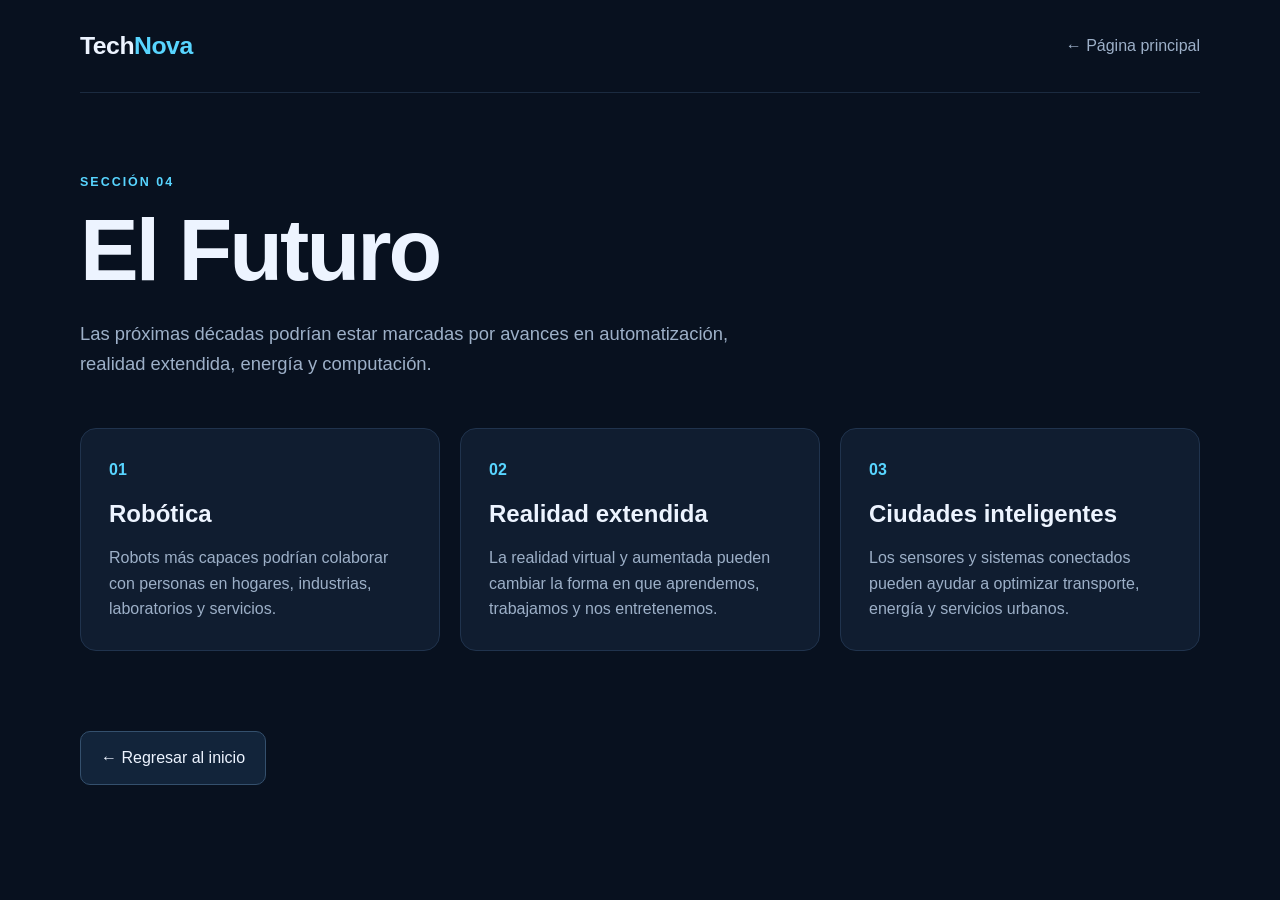
==== futuro.html @ 0586900f "Agrega estructura inicial del sitio web" ====
<!DOCTYPE html>
<html lang="es">
<head>
  <meta charset="UTF-8">
  <meta name="viewport" content="width=device-width, initial-scale=1.0">
  <title>El Futuro | TechNova</title>
  <link rel="stylesheet" href="css/styles.css">
</head>
<body>
  <nav class="navbar container nav-page">
    <a class="logo" href="index.html">Tech<span>Nova</span></a>
    <a class="back" href="index.html">← Página principal</a>
  </nav>
  <main class="container page">
    <p class="eyebrow">SECCIÓN 04</p>
    <h1>El Futuro</h1>
    <p class="lead">Las próximas décadas podrían estar marcadas por avances en automatización, realidad extendida, energía y computación.</p>
    <div class="feature-grid">
      <article class="feature"><span>01</span><h2>Robótica</h2><p>Robots más capaces podrían colaborar con personas en hogares, industrias, laboratorios y servicios.</p></article>
      <article class="feature"><span>02</span><h2>Realidad extendida</h2><p>La realidad virtual y aumentada pueden cambiar la forma en que aprendemos, trabajamos y nos entretenemos.</p></article>
      <article class="feature"><span>03</span><h2>Ciudades inteligentes</h2><p>Los sensores y sistemas conectados pueden ayudar a optimizar transporte, energía y servicios urbanos.</p></article>
    </div>
    <a class="btn" href="index.html">← Regresar al inicio</a>
  </main>
</body>
</html>
---- css/styles.css ----
*{box-sizing:border-box;margin:0;padding:0}
:root{--bg:#08111f;--panel:#101d30;--text:#edf4ff;--muted:#9db0c8;--accent:#58d5ff;--accent2:#8d7cff}
html{scroll-behavior:smooth}
body{font-family:Inter,Segoe UI,Arial,sans-serif;background:var(--bg);color:var(--text);line-height:1.6}
a{text-decoration:none;color:inherit}.container{width:min(1120px,92%);margin:auto}
.hero{min-height:82vh;background:radial-gradient(circle at 75% 25%,#263a70 0,transparent 35%),radial-gradient(circle at 20% 80%,#12465b 0,transparent 35%),var(--bg)}
.navbar{display:flex;justify-content:space-between;align-items:center;padding:26px 0}.logo{font-size:1.55rem;font-weight:800;letter-spacing:-.5px}.logo span{color:var(--accent)}
.nav-links{display:flex;gap:25px;color:var(--muted);font-size:.95rem}.nav-links a:hover,.back:hover{color:var(--accent)}
.hero-content{padding-top:15vh;max-width:850px}.eyebrow{color:var(--accent);font-size:.78rem;font-weight:800;letter-spacing:2px;margin-bottom:12px}
h1{font-size:clamp(3rem,7vw,6.2rem);line-height:1.02;letter-spacing:-3px;margin-bottom:25px}.hero h1 span{background:linear-gradient(90deg,var(--accent),var(--accent2));-webkit-background-clip:text;color:transparent}
.hero-content>p:not(.eyebrow),.lead{color:var(--muted);font-size:1.15rem;max-width:700px}
.btn{display:inline-block;margin-top:30px;padding:13px 20px;border:1px solid #34506d;border-radius:10px;background:#12243a;transition:.2s}.btn:hover{transform:translateY(-2px);border-color:var(--accent)}
.section{padding:85px 0}.section-heading{margin-bottom:35px}.section-heading h2{font-size:2.5rem}
.cards{display:grid;grid-template-columns:repeat(4,1fr);gap:18px}.card{background:var(--panel);border:1px solid #20334d;border-radius:16px;padding:27px;transition:.25s}.card:hover{transform:translateY(-6px);border-color:#416c8e}.icon{font-size:2rem;margin-bottom:20px}.card h3{font-size:1.25rem;margin-bottom:10px}.card p{color:var(--muted);font-size:.95rem;min-height:90px}.card span{color:var(--accent);font-weight:700}
footer{border-top:1px solid #1b2b40;padding:28px 0;color:var(--muted)}.footer-content{display:flex;justify-content:space-between}
.nav-page{border-bottom:1px solid #1b2b40}.back{color:var(--muted)}.page{padding:80px 0}.page h1{font-size:clamp(3rem,7vw,5.5rem)}
.feature-grid{display:grid;grid-template-columns:repeat(3,1fr);gap:20px;margin:50px 0}.feature{background:var(--panel);border:1px solid #20334d;border-radius:16px;padding:28px}.feature span{color:var(--accent);font-weight:800}.feature h2{margin:12px 0}.feature p{color:var(--muted)}
@media(max-width:850px){.nav-links{display:none}.cards,.feature-grid{grid-template-columns:1fr 1fr}h1{letter-spacing:-2px}}
@media(max-width:560px){.cards,.feature-grid{grid-template-columns:1fr}.footer-content{flex-direction:column;gap:8px}.hero-content{padding-top:10vh}}
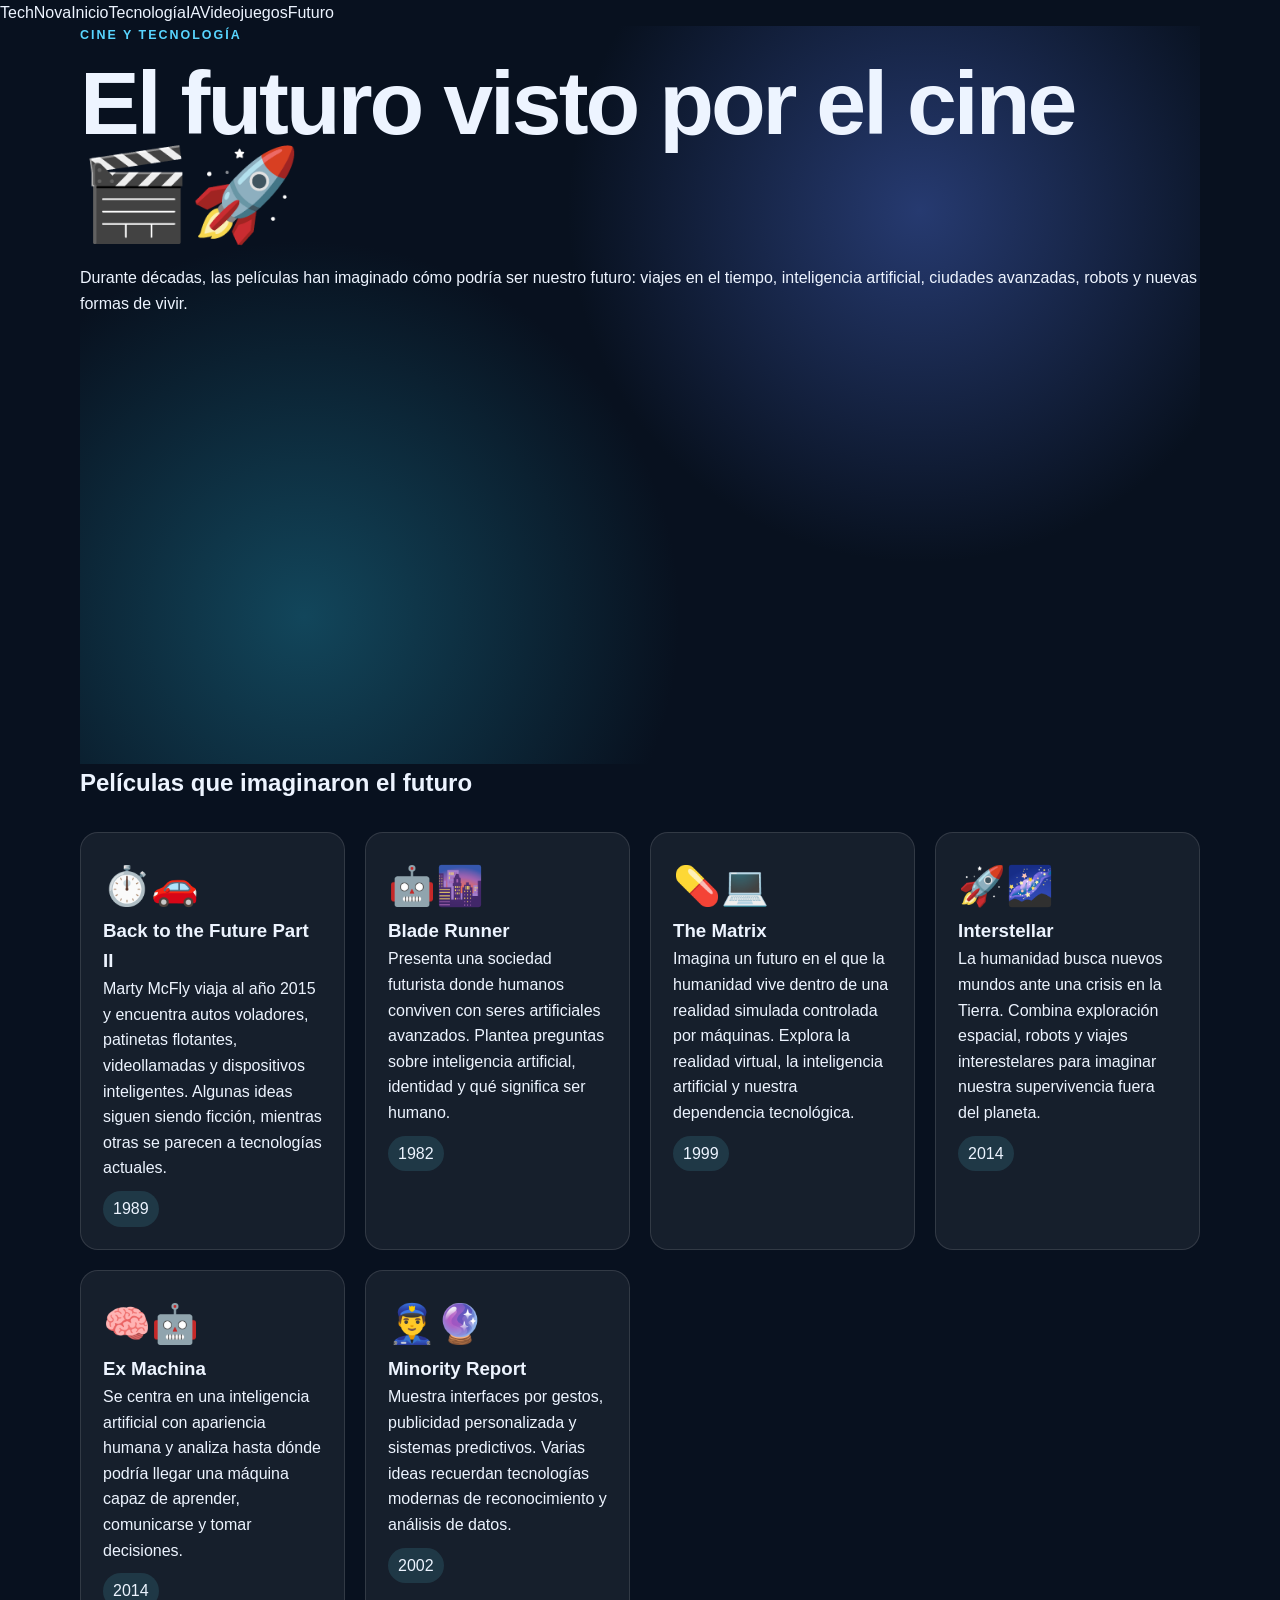
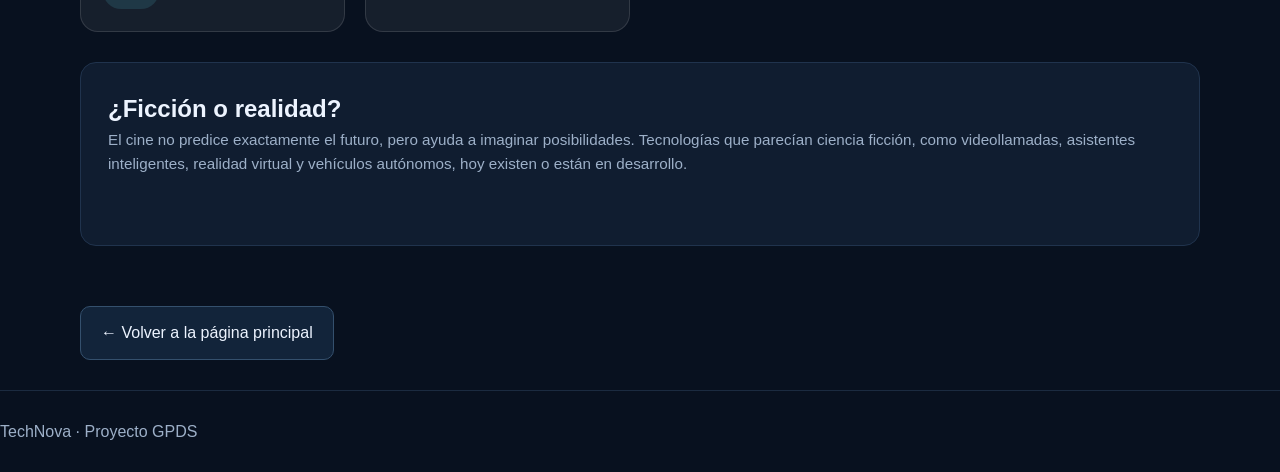
==== commit ad87d04b: "Update futuro.html" ====
--- a/futuro.html
+++ b/futuro.html
@@ -1,26 +1,29 @@
 <!DOCTYPE html>
 <html lang="es">
 <head>
-  <meta charset="UTF-8">
-  <meta name="viewport" content="width=device-width, initial-scale=1.0">
-  <title>El Futuro | TechNova</title>
-  <link rel="stylesheet" href="css/styles.css">
+<meta charset="UTF-8"><meta name="viewport" content="width=device-width, initial-scale=1.0">
+<title>Películas del Futuro | TechNova</title>
+<link rel="stylesheet" href="css/styles.css">
+<style>
+.movie-grid{display:grid;grid-template-columns:repeat(auto-fit,minmax(230px,1fr));gap:20px;margin:30px 0}
+.movie-card{background:rgba(255,255,255,.06);border:1px solid rgba(255,255,255,.12);border-radius:18px;padding:22px;transition:.25s}
+.movie-card:hover{transform:translateY(-5px);border-color:#67e8f9}.movie-icon{font-size:2.4rem}
+.year{display:inline-block;margin-top:10px;padding:5px 10px;border-radius:20px;background:rgba(103,232,249,.12)}
+</style>
 </head>
 <body>
-  <nav class="navbar container nav-page">
-    <a class="logo" href="index.html">Tech<span>Nova</span></a>
-    <a class="back" href="index.html">← Página principal</a>
-  </nav>
-  <main class="container page">
-    <p class="eyebrow">SECCIÓN 04</p>
-    <h1>El Futuro</h1>
-    <p class="lead">Las próximas décadas podrían estar marcadas por avances en automatización, realidad extendida, energía y computación.</p>
-    <div class="feature-grid">
-      <article class="feature"><span>01</span><h2>Robótica</h2><p>Robots más capaces podrían colaborar con personas en hogares, industrias, laboratorios y servicios.</p></article>
-      <article class="feature"><span>02</span><h2>Realidad extendida</h2><p>La realidad virtual y aumentada pueden cambiar la forma en que aprendemos, trabajamos y nos entretenemos.</p></article>
-      <article class="feature"><span>03</span><h2>Ciudades inteligentes</h2><p>Los sensores y sistemas conectados pueden ayudar a optimizar transporte, energía y servicios urbanos.</p></article>
-    </div>
-    <a class="btn" href="index.html">← Regresar al inicio</a>
-  </main>
-</body>
-</html>
+<header><nav><a href="index.html">TechNova</a><a href="index.html">Inicio</a><a href="tecnologia.html">Tecnología</a><a href="ia.html">IA</a><a href="videojuegos.html">Videojuegos</a><a href="futuro.html">Futuro</a></nav></header>
+<main class="container">
+<section class="hero"><p class="eyebrow">CINE Y TECNOLOGÍA</p><h1>El futuro visto por el cine 🎬🚀</h1>
+<p>Durante décadas, las películas han imaginado cómo podría ser nuestro futuro: viajes en el tiempo, inteligencia artificial, ciudades avanzadas, robots y nuevas formas de vivir.</p></section>
+<section><h2>Películas que imaginaron el futuro</h2><div class="movie-grid">
+<article class="movie-card"><div class="movie-icon">⏱️🚗</div><h3>Back to the Future Part II</h3><p>Marty McFly viaja al año 2015 y encuentra autos voladores, patinetas flotantes, videollamadas y dispositivos inteligentes. Algunas ideas siguen siendo ficción, mientras otras se parecen a tecnologías actuales.</p><span class="year">1989</span></article>
+<article class="movie-card"><div class="movie-icon">🤖🌆</div><h3>Blade Runner</h3><p>Presenta una sociedad futurista donde humanos conviven con seres artificiales avanzados. Plantea preguntas sobre inteligencia artificial, identidad y qué significa ser humano.</p><span class="year">1982</span></article>
+<article class="movie-card"><div class="movie-icon">💊💻</div><h3>The Matrix</h3><p>Imagina un futuro en el que la humanidad vive dentro de una realidad simulada controlada por máquinas. Explora la realidad virtual, la inteligencia artificial y nuestra dependencia tecnológica.</p><span class="year">1999</span></article>
+<article class="movie-card"><div class="movie-icon">🚀🌌</div><h3>Interstellar</h3><p>La humanidad busca nuevos mundos ante una crisis en la Tierra. Combina exploración espacial, robots y viajes interestelares para imaginar nuestra supervivencia fuera del planeta.</p><span class="year">2014</span></article>
+<article class="movie-card"><div class="movie-icon">🧠🤖</div><h3>Ex Machina</h3><p>Se centra en una inteligencia artificial con apariencia humana y analiza hasta dónde podría llegar una máquina capaz de aprender, comunicarse y tomar decisiones.</p><span class="year">2014</span></article>
+<article class="movie-card"><div class="movie-icon">👮‍♂️🔮</div><h3>Minority Report</h3><p>Muestra interfaces por gestos, publicidad personalizada y sistemas predictivos. Varias ideas recuerdan tecnologías modernas de reconocimiento y análisis de datos.</p><span class="year">2002</span></article>
+</div></section>
+<section class="card"><h2>¿Ficción o realidad?</h2><p>El cine no predice exactamente el futuro, pero ayuda a imaginar posibilidades. Tecnologías que parecían ciencia ficción, como videollamadas, asistentes inteligentes, realidad virtual y vehículos autónomos, hoy existen o están en desarrollo.</p></section>
+<section style="margin:30px 0"><a class="btn" href="index.html">← Volver a la página principal</a></section>
+</main><footer><p>TechNova · Proyecto GPDS</p></footer></body></html>
